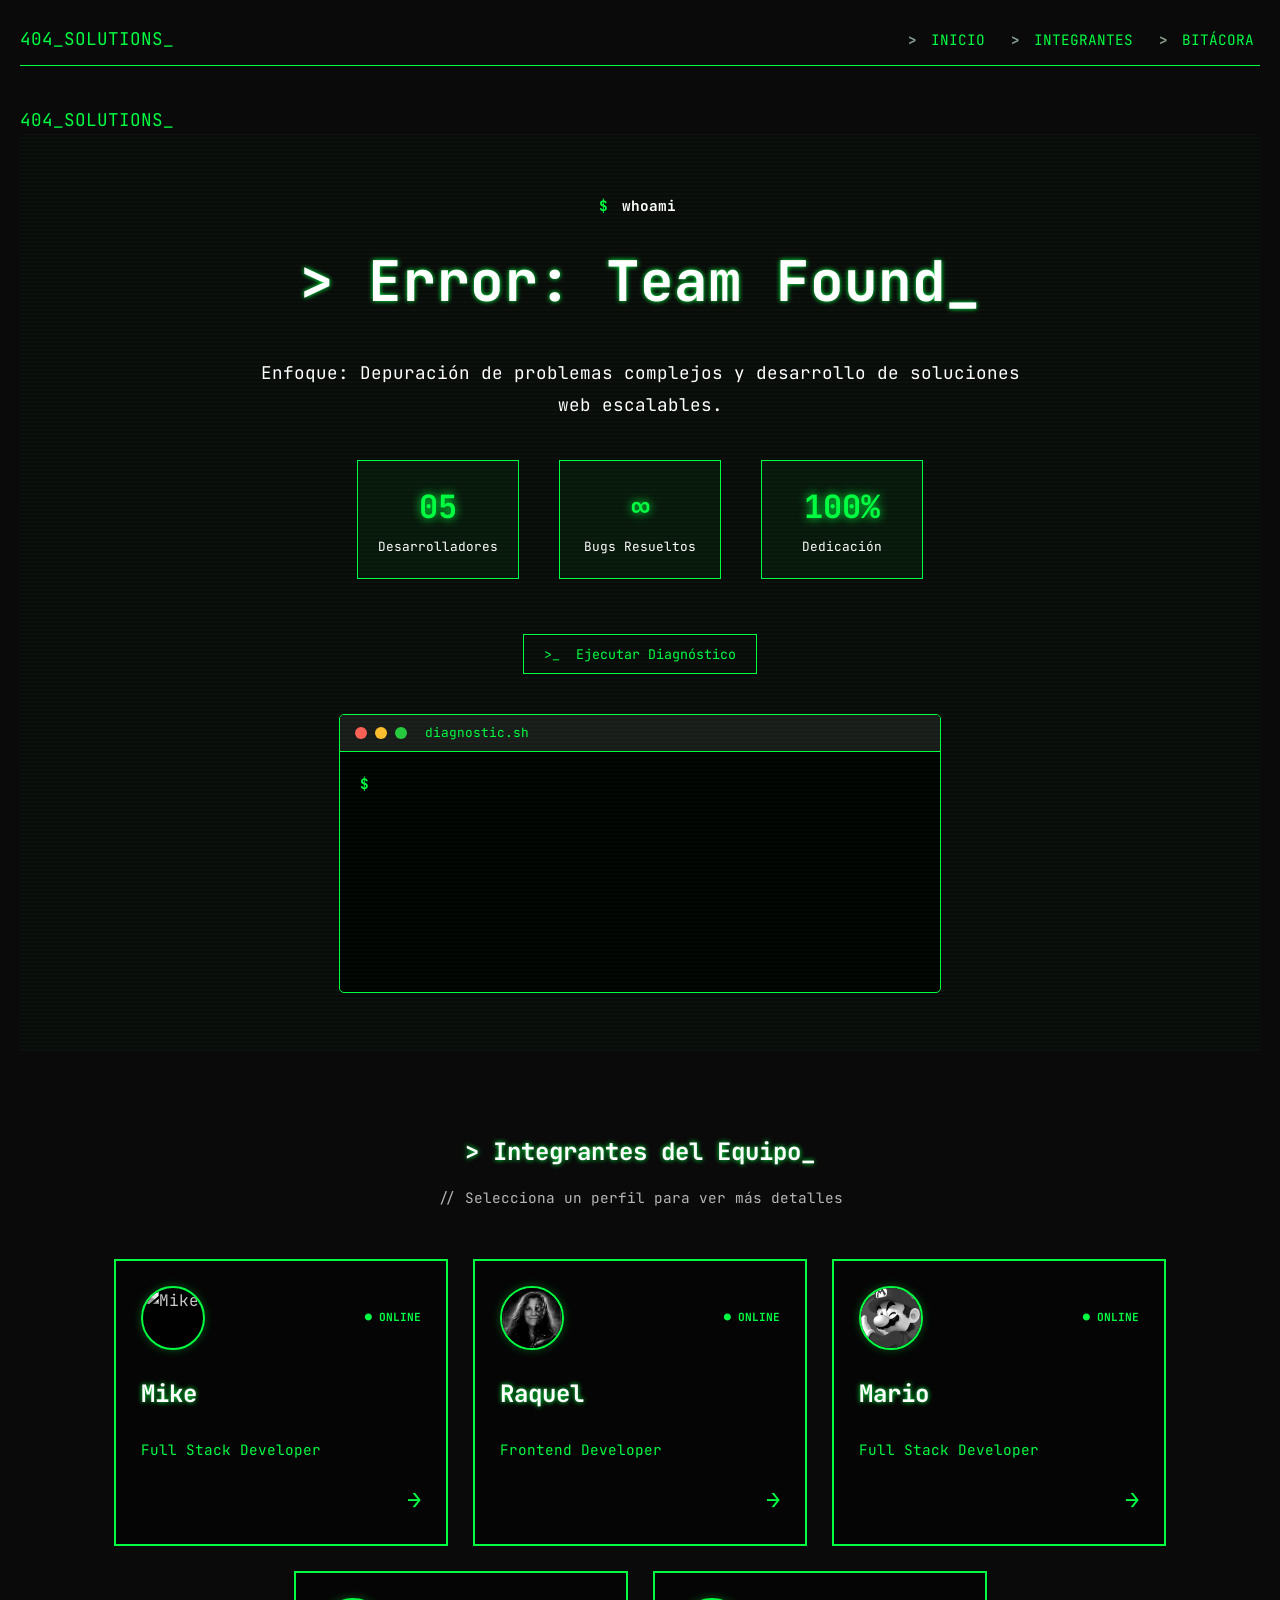
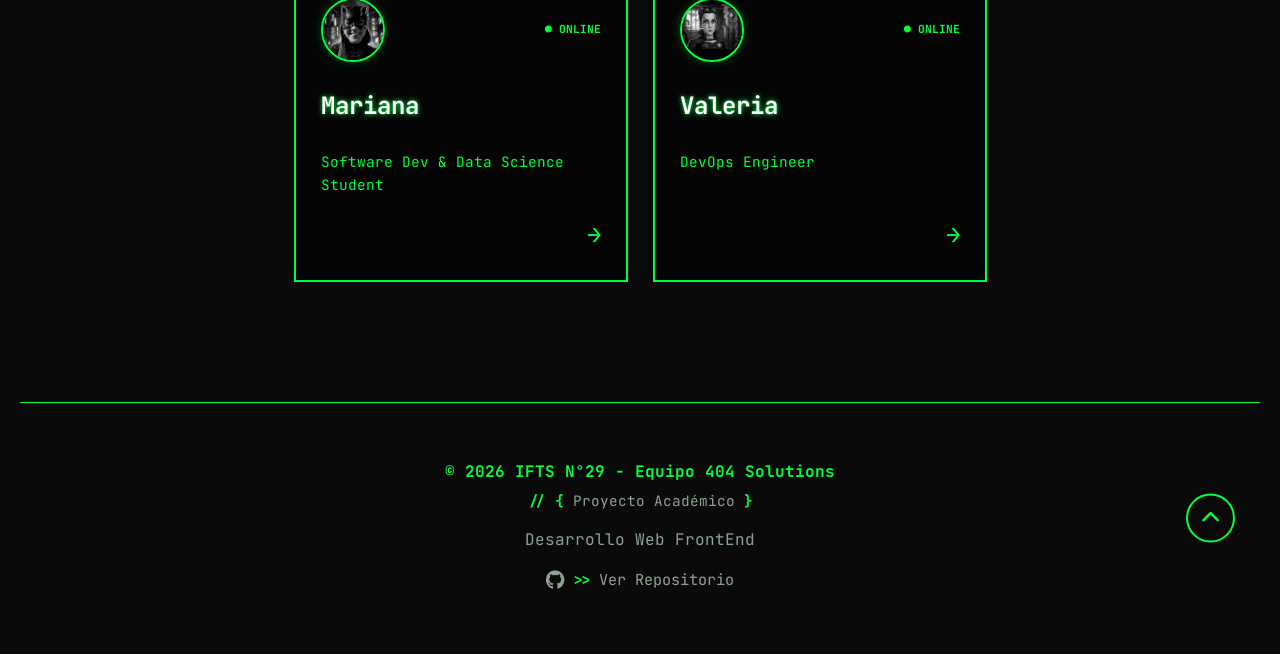
==== index.html @ 4af4eda3 "fix: unión estilos Vale con estilos generales" ====
<!doctype html>
<html lang="es">

<head>
  <meta charset="UTF-8" />
  <meta name="viewport" content="width=device-width, initial-scale=1.0" />
  <title>404 Solutions - Home</title>

  <link href="https://fonts.googleapis.com/css2?family=JetBrains+Mono:wght@400;700&display=swap" rel="stylesheet" />
  <link rel="stylesheet" href="https://cdnjs.cloudflare.com/ajax/libs/font-awesome/6.5.1/css/all.min.css" />
  <link rel="stylesheet" href="css/styles.css" />
  <link rel="icon" href="img/logo404solution.ico" type="image/x-icon" />
</head>

<body class="terminal-theme">
  <header>
    <nav class="nav-container">
      <a href="index.html" class="logo">404_SOLUTIONS_</a>
      <ul class="nav-links">
        <li><a href="index.html" class="active">Inicio</a></li>
        <li><a href="#team-list" class="active">Integrantes</a></li>
        <li><a href="bitacora.html">Bitácora</a></li>
      </ul>
    </nav>
  </header>

  <!-- <<< ----------- * ----------- Header Celular ----------- * ----------- >>> -->

  <!-- <<< ----------- Menu Hamburguesa ----------- >>> -->

  <header class="dos-columnas">
    <a href="index.html" class="logo">404_SOLUTIONS_</a>
    <div class="menu-hamburguesa">
      <!-- <<< ----------- Boton Menu Hamburguesa ----------- >>> -->
      <button id="abrir" class="abrir-menu"><img class="img-abrir" src="/img/iconos-mario/menu.png" alt="menu"></button>
      <nav class="nav" id="nav">
        <button id="cerrar" class="cerrar-menu"><img class="img-cerrar" src="/img/iconos-mario/cerrar.png"
            alt="cerrar"></button>
        <ul class="nav-links">
          <li><a href="index.html" class="active">Inicio</a></li>
        </ul>
        <ul class="nav-links">
          <li><a href="bitacora.html">Bitácora</a></li>
        </ul>
      </nav>
    </div>
  </header>

  <main>
    <section id="hero">
      <div class="hero-content">
        <div class="terminal-prompt">
          <span class="prompt-symbol">$</span>
          <span class="prompt-text">whoami</span>
        </div>
        <h1 class="glitch-text" data-text="&gt; Error: Team Found_">
          &gt; Error: Team Found_
        </h1>
        <p class="hero-description">
          <span class="typing-effect">Enfoque: Depuración de problemas complejos y desarrollo de
            soluciones web escalables.</span>
        </p>
        <div class="hero-stats">
          <div class="stat-item">
            <span class="stat-number">05</span>
            <span class="stat-label">Desarrolladores</span>
          </div>
          <div class="stat-item">
            <span class="stat-number">∞</span>
            <span class="stat-label">Bugs Resueltos</span>
          </div>
          <div class="stat-item">
            <span class="stat-number">100%</span>
            <span class="stat-label">Dedicación</span>
          </div>
        </div>
        <button id="btn-interact" class="nav-button pulse-button">
          <span class="button-icon">&gt;_</span> Ejecutar Diagnóstico
        </button>
      </div>
      <div class="hero-decoration" id="diagnosticOutput">
        <div class="terminal-window-header">
          <span class="term-dot red"></span>
          <span class="term-dot yellow"></span>
          <span class="term-dot green"></span>
          <span class="term-title">diagnostic.sh</span>
        </div>
        <div class="code-lines" id="codeLines">
          <span class="terminal-prompt">$</span>
        </div>
      </div>
    </section>

    <section id="team-list">
      <div class="section-header">
        <h2 class="integrantes">&gt; Integrantes del Equipo_</h2>
        <p class="section-subtitle">
          // Selecciona un perfil para ver más detalles
        </p>
      </div>
      <div class="grid-container">
        <a href="mike.html" class="team-card">
          <div class="card-header">
            <div class="card-avatar">
              <img src="img/avatar_mike.png" alt="Mike" class="avatar-img" />
            </div>
            <span class="card-status">● ONLINE</span>
          </div>
          <h3 class="card-name">Mike</h3>
          <p class="card-role">Full Stack Developer</p>
          <div class="card-footer">
            <span class="card-arrow">→</span>
          </div>
        </a>
        <a href="raquel.html" class="team-card">
          <div class="card-header">
            <div class="card-avatar">
              <img src="img/perfil-raq.png" alt="Raquel" class="avatar-img" />
            </div>
            <span class="card-status">● ONLINE</span>
          </div>
          <h3 class="card-name">Raquel</h3>
          <p class="card-role">Frontend Developer</p>
          <div class="card-footer">
            <span class="card-arrow">→</span>
          </div>
        </a>
        <a href="mario.html" class="team-card">
          <div class="card-header">
            <div class="card-avatar">
              <img src="img/mario.png" alt="Mario" class="avatar-img" />
            </div>
            <span class="card-status">● ONLINE</span>
          </div>
          <h3 class="card-name">Mario</h3>
          <p class="card-role">Full Stack Developer</p>
          <div class="card-footer">
            <span class="card-arrow">→</span>
          </div>
        </a>
        <a href="mariana.html" class="team-card">
          <div class="card-header">
            <div class="card-avatar">
              <img src="img/avatar_mariana.jpg" alt="Mariana" class="avatar-img" />
            </div>
            <span class="card-status">● ONLINE</span>
          </div>
          <h3 class="card-name">Mariana</h3>
          <p class="card-role">Software Dev & Data Science Student</p>
          <div class="card-footer">
            <span class="card-arrow">→</span>
          </div>
        </a>
        <a href="valeriat.html" class="team-card">
          <div class="card-header">
            <div class="card-avatar">
              <div class="img/avatar_vale"><img src="img/img-valeria/avatar_vale.png" alt="Valeria"
                  class="avatar-img" />
              </div>
            </div>
            <span class="card-status">● ONLINE</span>
          </div>
          <h3 class="card-name">Valeria</h3>
          <p class="card-role">DevOps Engineer</p>
          <div class="card-footer">
            <span class="card-arrow">→</span>
          </div>
        </a>
      </div>
    </section>
  </main>

  <footer class="main-footer">
    <div class="footer-contenido">
      <div class="footer-info">
        <p class="footer-copy">
          &copy; <span id="year"></span> IFTS N°29 - Equipo 404 Solutions
        </p>
        <p class="licencia">
          <span class="verde-fuerte">// {</span>
          <span class="texto-opaco">Proyecto Académico</span>
          <span class="verde-fuerte">}</span>
        <div class="texto-opaco">Desarrollo Web FrontEnd</div>
        </p>
      </div>

      <div class="footer-redes">
        <a href="https://github.com/IFTS29/404_Solutions_TP1_FrontEnd" target="_blank" class="enlace-repo"
          aria-label="Repositorio GitHub del Grupo">
          <i class="fa-brands fa-github"></i>
          <span class="verde-fuerte">&gt;&gt;</span>
          <span class="texto-opaco">Ver Repositorio</span>
        </a>
      </div>
    </div>

    <div class="btn-subir-container">
      <a href="#" aria-label="Volver arriba" class="btn-subir">
        <i class="fa-solid fa-chevron-up"></i>
      </a>
    </div>
  </footer>

  <script src="js/main.js"></script>
</body>

</html>
---- css/styles.css ----
/* Importación de Google Fonts [cite: 60, 95] */
@import url("https://fonts.googleapis.com/css2?family=JetBrains+Mono:wght@400;700&display=swap");

:root {
  --bg-color: #0a0a0a;
  --terminal-green: #00ff41;
  --dark-green: #003b00;
  --text-accent: #ffffff;
  --link-color: #008f11;
  --surface-color: #333;
}

html {
  scroll-behavior: smooth;
}

body {
  background-color: var(--bg-color);
  color: var(--terminal-green);
  font-family: "JetBrains Mono", monospace;
  line-height: 1.6;
  margin: 0;
  padding: 20px;
}

/* Navegación  */
header {
  width: 100%;
}

.nav-container {
  display: flex;
  flex-direction: column;
  align-items: center;
  gap: 10px;
  border-bottom: 1px solid var(--terminal-green);
  padding: 12px 10px;
  margin: 0 auto 40px auto;
  width: 100%;
  max-width: 1300px;
}

.nav-links {
  list-style: none;
  display: flex;
  flex-wrap: wrap;
  justify-content: center;
  gap: 12px;
  margin: 0;
  padding: 0;
}

.nav-links li {
  display: flex;
  align-items: center;
  gap: 3px;
}

.nav-links li::before {
  content: ">";
  color: #8da392;
  font-weight: bold;
  font-size: 0.85rem;
}

.nav-links li:hover::before {
  color: var(--terminal-green);
  animation: blink 2.5s step-end infinite;
}

.nav-links a {
  color: var(--terminal-green);
  text-decoration: none;
  text-transform: uppercase;
  font-size: 0.85rem; /* Letra chica */
  padding: 2px 4px;
  transition:
    background-color 0.3s ease,
    color 0.3s ease;
}

.nav-links li:hover a {
  background: var(--terminal-green);
  color: var(--bg-color);
}

.logo {
  color: var(--terminal-green);
  font-size: 0.85rem;
  text-decoration: none;
  transition: text-shadow 0.3s ease;
}

.logo:hover {
  text-shadow: 0 0 8px var(--terminal-green);
}

/* Menu Hamburguesa */
.dos-columnas {
  display: grid;
  grid-template-columns: 1fr 1fr;
  align-items: center;
}

@media (min-width: 769px) {
  .menu-hamburguesa, .oculto {
    display: none;
  }
}

@media (max-width: 768px) {
  .nav-container {
    display: none;
  }

  .menu-hamburguesa {
    z-index: 100;
    display: flex;
    flex-wrap: wrap;
    width: 100%;
    justify-content: right;
    align-items: center;
    text-align: center;
    top: 0px;
    right: 0px;
    left: 0px;
  }

  .img-ico {
    width: 30px;
    height: 30px;
    margin: 5px;
    filter: brightness(0) invert(1);
  }

  .nav {
    z-index: 100;
    opacity: 0;
    visibility: hidden;
    display: flex;
    flex-direction: column;
    align-items: end;
    gap: 0.5rem;
    position: absolute;
    top: 0px;
    right: 0px;
    background-color: var(--bg-color);
    padding: 15px;
    box-shadow: 0 0 0 200vmax rgba(0, 0, 0, 0.7);
  }

  .nav.visible {
    z-index: 100;
    opacity: 1;
    visibility: visible;
  }

  .two-columns {
    display: grid;
    grid-template-columns: 0.5fr 1fr;
  }

  .nav-list {
    display: flex;
    flex-direction: column;
    width: 100%;

    list-style: none;
    text-align: right;
    gap: 1rem;
    right: 1px;
    font-size: 20px;
  }

  .nav-list li a {
    text-decoration: none;
    color: white;
    padding: 1rem;
    padding: 0px;
    border: solid 1px red;
    border-radius: 5px;
    padding: 10px;
  }

  .nav-list li a:hover {
    background-color: rgba(204, 204, 204, 0.7);
  }

  .abrir-menu,
  .cerrar-menu {
    display: block;
    border: 0px;
    font-size: 1.25rem;
    background-color: transparent;
  }

  .abrir-menu {
    color: black;
  }

  .cerrar-menu {
    color: white;
  }

  .img-abrir {
    width: 35px;
    height: 35px;
  }

  .img-cerrar {
    width: 25px;
    height: 25px;
  }
}

/* Secciones */
h1,
h2 {
  color: var(--text-accent);
  text-shadow: 0 0 5px var(--terminal-green);
}

/* Hero Section Mejorado */
#hero {
  padding: 60px 20px;
  text-align: center;
  position: relative;
  overflow: hidden;
}

#hero::before {
  content: "";
  position: absolute;
  top: 0;
  left: 0;
  right: 0;
  bottom: 0;
  background: repeating-linear-gradient(
    0deg,
    transparent,
    transparent 2px,
    rgba(0, 255, 65, 0.03) 2px,
    rgba(0, 255, 65, 0.03) 4px
  );
  pointer-events: none;
  animation: scanlines 8s linear infinite;
}

@keyframes scanlines {
  0% {
    transform: translateY(0);
  }
  100% {
    transform: translateY(20px);
  }
}

.hero-content {
  position: relative;
  z-index: 1;
  max-width: 800px;
  margin: 0 auto;
}

.terminal-prompt {
  font-size: 0.9rem;
  margin-bottom: 20px;
  opacity: 0;
  animation: fadeIn 0.5s ease forwards;
}

.prompt-symbol {
  color: var(--terminal-green);
  margin-right: 5px;
}

.prompt-text {
  color: var(--text-accent);
}

@keyframes fadeIn {
  to {
    opacity: 1;
  }
}

.glitch-text {
  font-size: clamp(2rem, 5vw, 3.5rem);
  margin: 20px 0;
  position: relative;
  animation: glitch 3s infinite;
}

@media (max-width: 600px) {
  .glitch-text {
    font-size: 1.2rem;
  }

  .integrantes {
    font-size: 1rem;
  }

}

@keyframes glitch {
  0%,
  90%,
  100% {
    transform: translate(0);
  }
  92% {
    transform: translate(-2px, 2px);
  }
  94% {
    transform: translate(2px, -2px);
  }
  96% {
    transform: translate(-2px, -2px);
  }
}

.hero-description {
  font-size: 1.1rem;
  color: var(--text-accent);
  margin: 30px 0;
  line-height: 1.8;
}

.hero-stats {
  display: flex;
  justify-content: center;
  gap: 40px;
  margin: 40px 0;
  flex-wrap: wrap;
}

.stat-item {
  display: flex;
  flex-direction: column;
  align-items: center;
  padding: 20px;
  border: 1px solid var(--terminal-green);
  background: rgba(0, 255, 65, 0.05);
  min-width: 120px;
  transition: all 0.3s ease;
}

.stat-item:hover {
  background: rgba(0, 255, 65, 0.1);
  box-shadow: 0 0 20px rgba(0, 255, 65, 0.3);
  transform: translateY(-5px);
}

.stat-number {
  font-size: 2rem;
  font-weight: bold;
  color: var(--terminal-green);
  text-shadow: 0 0 10px var(--terminal-green);
}

.stat-label {
  font-size: 0.8rem;
  color: var(--text-accent);
  margin-top: 5px;
}

.pulse-button {
  animation: pulse 2s infinite;
  position: relative;
  overflow: hidden;
}

@keyframes pulse {
  0%,
  100% {
    box-shadow: 0 0 0 0 rgba(0, 255, 65, 0.7);
  }
  50% {
    box-shadow: 0 0 0 10px rgba(0, 255, 65, 0);
  }
}

.button-icon {
  margin-right: 8px;
}

.hero-decoration {
  margin-top: 2.5rem;
  padding: 0;
  border: 0.0625rem solid var(--terminal-green);
  background: rgba(0, 0, 0, 0.8);
  text-align: left;
  max-width: 37.5rem;
  margin-left: auto;
  margin-right: auto;
  border-radius: 0.3125rem;
  overflow: hidden;
}

.terminal-window-header {
  background: #1a1a1a;
  padding: 0.5rem 0.9375rem;
  display: flex;
  align-items: center;
  gap: 0.5rem;
  border-bottom: 0.0625rem solid var(--terminal-green);
}

.term-dot {
  height: 0.75rem;
  width: 0.75rem;
  border-radius: 50%;
  display: inline-block;
}

.term-dot.red {
  background: #ff5f56;
}
.term-dot.yellow {
  background: #ffbd2e;
}
.term-dot.green {
  background: #27c93f;
}

.term-title {
  color: var(--terminal-green);
  font-size: 0.8rem;
  margin-left: 0.625rem;
  font-family: "JetBrains Mono", monospace;
}

.code-lines {
  display: flex;
  flex-direction: column;
  gap: 0.5rem;
  padding: 1.25rem;
  height: 12.5rem;
  overflow-y: auto;
  scroll-behavior: smooth;
}

.code-lines::-webkit-scrollbar {
  width: 0.5rem;
}

.code-lines::-webkit-scrollbar-track {
  background: rgba(0, 0, 0, 0.3);
}

.code-lines::-webkit-scrollbar-thumb {
  background: var(--terminal-green);
  border-radius: 0.25rem;
}

.code-lines::-webkit-scrollbar-thumb:hover {
  background: var(--link-color);
}

.terminal-prompt {
  color: var(--terminal-green);
  font-weight: bold;
  margin-right: 5px;
}

.code-line {
  font-size: 0.85rem;
  color: var(--terminal-green);
  display: block;
}

.status-ok {
  color: #00ff00;
  font-weight: bold;
  text-shadow: 0 0 5px #00ff00;
}

/* Team Section Mejorado */
#team-list {
  padding: 60px 20px;
}

.section-header {
  text-align: center;
  margin-bottom: 50px;
}

.section-header h2 {
  margin-bottom: 10px;
}

.section-subtitle {
  color: var(--text-accent);
  font-size: 0.9rem;
  opacity: 0.7;
}

/* Grid de Integrantes Mejorado */
.grid-container {
  display: grid;
  gap: 25px;
  margin-top: 20px;
  grid-template-columns: repeat(auto-fit, minmax(250px, 1fr));
  max-width: 1400px;
  margin-left: auto;
  margin-right: auto;
  justify-items: center;
}

/* Para 5 elementos: 3 arriba, 2 abajo centrados */
.grid-container {
  display: flex;
  flex-wrap: wrap;
  gap: 25px;
  margin-top: 20px;
  justify-content: center;
  max-width: 1400px;
  margin-left: auto;
  margin-right: auto;
}

.team-card {
  border: 2px solid var(--terminal-green);
  padding: 25px;
  text-decoration: none;
  color: var(--terminal-green);
  background: rgba(0, 0, 0, 0.5);
  transition: all 0.3s ease;
  position: relative;
  overflow: hidden;
  display: flex;
  flex-direction: column;
  width: 280px;
  flex-shrink: 0;
}

.team-card::before {
  content: "";
  position: absolute;
  top: 0;
  left: -100%;
  width: 100%;
  height: 100%;
  background: linear-gradient(
    90deg,
    transparent,
    rgba(0, 255, 65, 0.1),
    transparent
  );
  transition: left 0.5s ease;
}

.team-card:hover::before {
  left: 100%;
}

.team-card:hover {
  background-color: rgba(0, 59, 0, 0.3);
  box-shadow: 0 0 30px rgba(0, 255, 65, 0.4);
  transform: translateY(-10px);
  border-color: var(--text-accent);
}

.team-card.card-disabled {
  opacity: 0.5;
  cursor: not-allowed;
}

.team-card.card-disabled:hover {
  transform: none;
  box-shadow: none;
  background-color: rgba(0, 0, 0, 0.5);
}

.card-header {
  display: flex;
  justify-content: space-between;
  align-items: center;
  margin-bottom: 15px;
}

.card-avatar {
  width: 60px;
  height: 60px;
  border-radius: 50%;
  overflow: hidden;
  border: 2px solid var(--terminal-green);
  display: flex;
  align-items: center;
  justify-content: center;
  background: rgba(0, 0, 0, 0.8);
  box-shadow: 0 0 10px rgba(0, 255, 65, 0.3);
}

.avatar-img {
  width: 100%;
  height: 100%;
  object-fit: cover;
  filter: grayscale(100%) contrast(1.2);
  transition: filter 0.3s ease;
}

.team-card:hover .avatar-img {
  filter: grayscale(0%) contrast(1);
}

.avatar-placeholder {
  font-size: 2rem;
  color: var(--terminal-green);
  font-weight: bold;
}

.card-icon {
  font-size: 2rem;
}

.card-status {
  font-size: 0.7rem;
  color: var(--terminal-green);
  font-weight: bold;
  animation: blink 2s infinite;
}

.card-status.offline {
  color: #666;
  animation: none;
}

@keyframes blink {
  0%,
  50%,
  100% {
    opacity: 1;
  }
  25%,
  75% {
    opacity: 0.5;
  }
}

.card-name {
  font-size: 1.5rem;
  color: var(--text-accent);
  margin: 10px 0;
  text-shadow: 0 0 5px var(--terminal-green);
}

.card-role {
  font-size: 0.9rem;
  color: var(--terminal-green);
  margin-bottom: 20px;
}

.card-footer {
  margin-top: auto;
  text-align: right;
}

.card-arrow {
  font-size: 1.5rem;
  color: var(--terminal-green);
  transition: transform 0.3s ease;
  display: inline-block;
}

.team-card:hover .card-arrow {
  transform: translateX(10px);
}

.card-link {
  border: 1px solid var(--terminal-green);
  padding: 15px;
  text-decoration: none;
  color: var(--terminal-green);
  text-align: center;
  transition: all 0.3s ease;
}

.card-link:hover {
  background-color: var(--dark-green);
  box-shadow: 0 0 10px var(--terminal-green);
}

/* Botón de Interacción */
.nav-button {
  background-color: transparent;
  border: 1px solid var(--terminal-green);
  color: var(--terminal-green);
  padding: 10px 20px;
  font-family: inherit;
  cursor: pointer;
  margin-top: 15px;
}

.nav-button:hover {
  background-color: var(--terminal-green);
  color: var(--bg-color);
}

/* Perfil y Tarjeta */
.profile-main {
  display: flex;
  flex-direction: column;
  align-items: center;
  padding: 20px;
}

.profile-card {
  background: #1a1a1a;
  border: 1px solid var(--terminal-green);
  width: 100%;
  max-width: 800px;
  border-radius: 5px;
  overflow: hidden;
  margin-bottom: 30px;
}

.terminal-header {
  background: #333;
  padding: 8px 15px;
  display: flex;
  align-items: center;
  gap: 8px;
}

.dot {
  height: 12px;
  width: 12px;
  border-radius: 50%;
  display: inline-block;
}
.red {
  background: #ff5f56;
}
.yellow {
  background: #ffbd2e;
}
.green {
  background: #27c93f;
}
.title {
  color: #ccc;
  font-size: 0.8rem;
  margin-left: 10px;
}

.profile-content {
  display: flex;
  flex-wrap: wrap;
  padding: 30px;
  gap: 30px;
}

.profile-image img {
  width: 200px;
  height: 200px;
  border: 2px solid var(--terminal-green);
  filter: grayscale(1) contrast(1.2);
  object-fit: cover;
}

.profile-info h1 {
  margin-top: 0;
  font-size: 1.5rem;
}
.role {
  color: var(--text-accent);
  font-weight: bold;
}

.skills {
  list-style: none;
  padding: 0;
  display: flex;
  flex-wrap: wrap;
  gap: 10px;
}

.skills li::before {
  content: "> ";
}

.back-navigation {
  margin-top: 20px;
  text-align: center;
  padding: 20px;
}

.back-navigation .nav-button {
  display: inline-block;
  background-color: transparent;
  border: 1px solid var(--terminal-green);
  color: var(--terminal-green);
  padding: 10px 20px;
  font-family: inherit;
  cursor: pointer;
  text-decoration: none;
  transition:
    background-color 0.3s ease,
    color 0.3s ease;
}

.back-navigation .nav-button:hover {
  background-color: var(--terminal-green);
  color: var(--bg-color);
}

/* Ajuste Responsivo para la Tarjeta */
@media (max-width: 600px) {
  .profile-content {
    flex-direction: column;
    align-items: center;
    text-align: center;
  }
  .skills {
    justify-content: center;
  }
}

/* Estilos para Bitácora */
#bitacora {
  max-width: 900px;
  margin: 0 auto;
  padding: 20px;
}

#bitacora h1 {
  margin-bottom: 10px;
}

#bitacora > p {
  color: var(--text-accent);
  margin-bottom: 40px;
  font-size: 0.9rem;
}

.bitacora-entry {
  background: #1a1a1a;
  border: 1px solid var(--terminal-green);
  border-radius: 5px;
  padding: 25px;
  margin-bottom: 30px;
}

.bitacora-entry h2 {
  color: var(--terminal-green);
  margin-top: 0;
  margin-bottom: 20px;
  font-size: 1.3rem;
}

.bitacora-entry ul {
  list-style: none;
  padding-left: 0;
}

.bitacora-entry ul li {
  color: var(--text-accent);
  margin-bottom: 15px;
  padding-left: 20px;
  position: relative;
}

.bitacora-entry ul li::before {
  content: "> ";
  color: var(--terminal-green);
  position: absolute;
  left: 0;
}

.bitacora-entry ul ul {
  margin-top: 10px;
  padding-left: 20px;
}

.bitacora-entry ul ul li {
  font-size: 0.9rem;
  margin-bottom: 8px;
}

.bitacora-entry strong {
  color: var(--terminal-green);
}

/* FOOTER  */
.main-footer {
  border-top: 1px solid var(--terminal-green);
  padding: 40px 20px;
  margin-top: 60px;
  position: relative;
  display: flex;
  flex-direction: column;
  align-items: center;
  text-align: center;
  /* gap: 20px; */
}

.footer-copy {
  color: var(--terminal-green);
  font-weight: bold;
  font-size: 1rem;
  margin-bottom: 5px;
}

@media (max-width: 600px) {
  .footer-copy, .footer-copy p {
    font-size: 0.7rem;
  }
}

.licencia {
  font-size: 0.9rem;
  margin-top: 5px;
}

.verde-fuerte {
  color: var(--terminal-green);
  font-weight: bold;
}

.texto-opaco {
  color: #8da392;
  transition: color 0.3s ease;
}

.footer-redes {
  margin-top: 10px;
}

.enlace-repo {
  display: inline-flex;
  align-items: center;
  gap: 8px;
  text-decoration: none;
  font-size: 0.95rem;
  transition: all 0.3s ease;
}

.enlace-repo i {
  font-size: 1.2rem;
  color: #8da392;
  transition: color 0.3s ease;
}

.enlace-repo:hover .texto-opaco,
.enlace-repo:hover i {
  color: var(--terminal-green);
  text-shadow: 0 0 5px var(--terminal-green);
}

/* Contenedor y botón subir */
.btn-subir-container {
  position: relative;
  margin-top: 20px;
}

.btn-subir {
  display: inline-flex;
  align-items: center;
  justify-content: center;
  width: 45px;
  height: 45px;
  border: 2px solid var(--terminal-green);
  border-radius: 50%;
  background-color: transparent;
  color: var(--terminal-green);
  font-size: 1.2rem;
  text-decoration: none;
  transition: all 0.3s ease;
}

/* hover boton subir */
.btn-subir:hover {
  background-color: #8da392;
  border-color: #8da392;
  color: var(--bg-color);
  box-shadow: none;
}

/* BREAKPOINTS OBLIGATORIOS  */

/* Móvil Pequeño (400px) */
@media (min-width: 400px) {
  .nav-container {
    flex-direction: row; /* Desapila el menú */
    justify-content: space-between;
  }

  .grid-container {
    justify-content: center;
  }

  .team-card {
    width: 100%;
    max-width: 350px;
  }
}

/* Tablets (900px)  */
@media (min-width: 900px) {
  .nav-container {
    padding: 5px 0 12px 0; /* Recupera altura normal */
  }

  .logo {
    font-size: 1.1rem; /* Logo tamaño normal */
  }

  .nav-links {
    gap: 20px; /* Separación normal */
  }

  .nav-links li {
    gap: 8px; /* > despegado */
  }

  .nav-links li::before {
    font-size: 0.9rem; /* Símbolo normal */
  }

  .nav-links a {
    font-size: 0.9rem; /* Letra normal */
    padding: 2px 6px;
  }

  .grid-container {
    justify-content: center;
  }

  .team-card {
    width: 280px;
  }

  .btn-subir-container {
    position: absolute;
    top: 50%;
    transform: translateY(-50%);
    right: 2%;
    margin-top: 0;
  }
}

/* Escritorio (1200px) */
@media (min-width: 1200px) {
  body {
    max-width: 1400px;
    margin: 0 auto;
  }

  .grid-container {
    justify-content: center;
  }
}
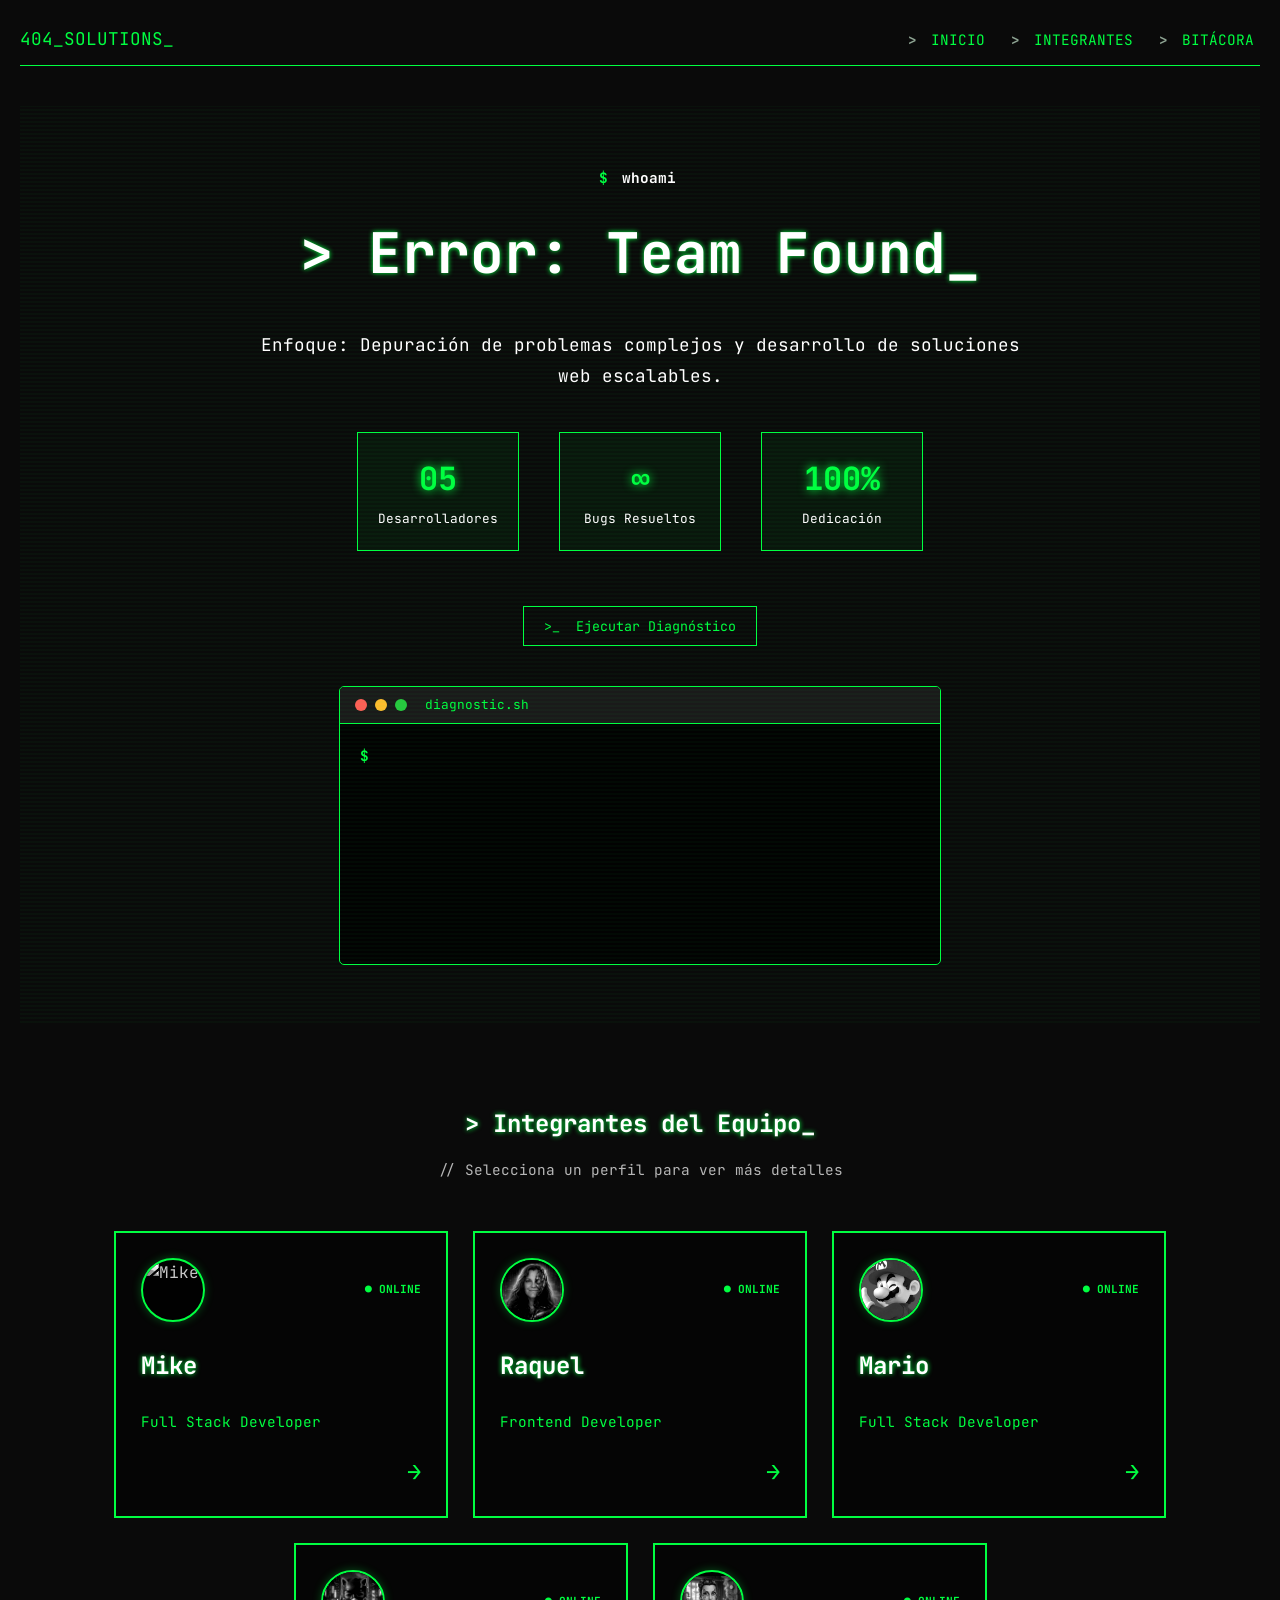
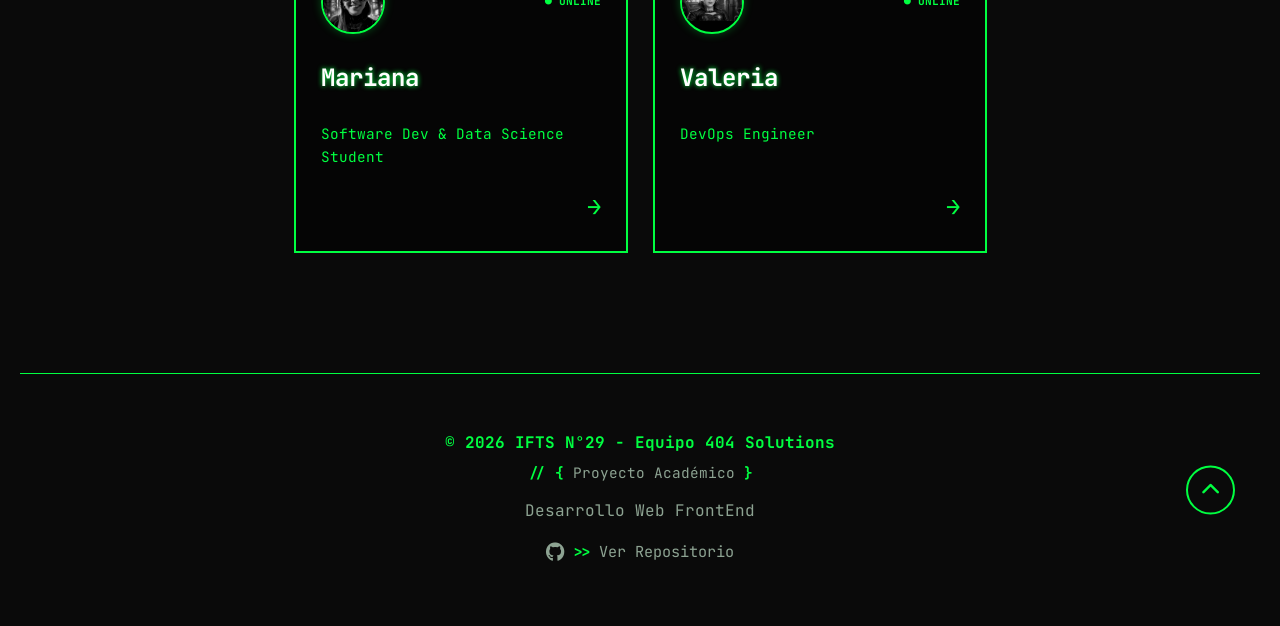
==== commit 89b9213f: "Merge branch 'main' into develop" ====
--- a/index.html
+++ b/index.html
@@ -29,7 +29,7 @@
   <!-- <<< ----------- Menu Hamburguesa ----------- >>> -->
 
   <header class="dos-columnas">
-    <a href="index.html" class="logo">404_SOLUTIONS_</a>
+    <a href="index.html" class="oculto logo">404_SOLUTIONS_</a>
     <div class="menu-hamburguesa">
       <!-- <<< ----------- Boton Menu Hamburguesa ----------- >>> -->
       <button id="abrir" class="abrir-menu"><img class="img-abrir" src="/img/iconos-mario/menu.png" alt="menu"></button>
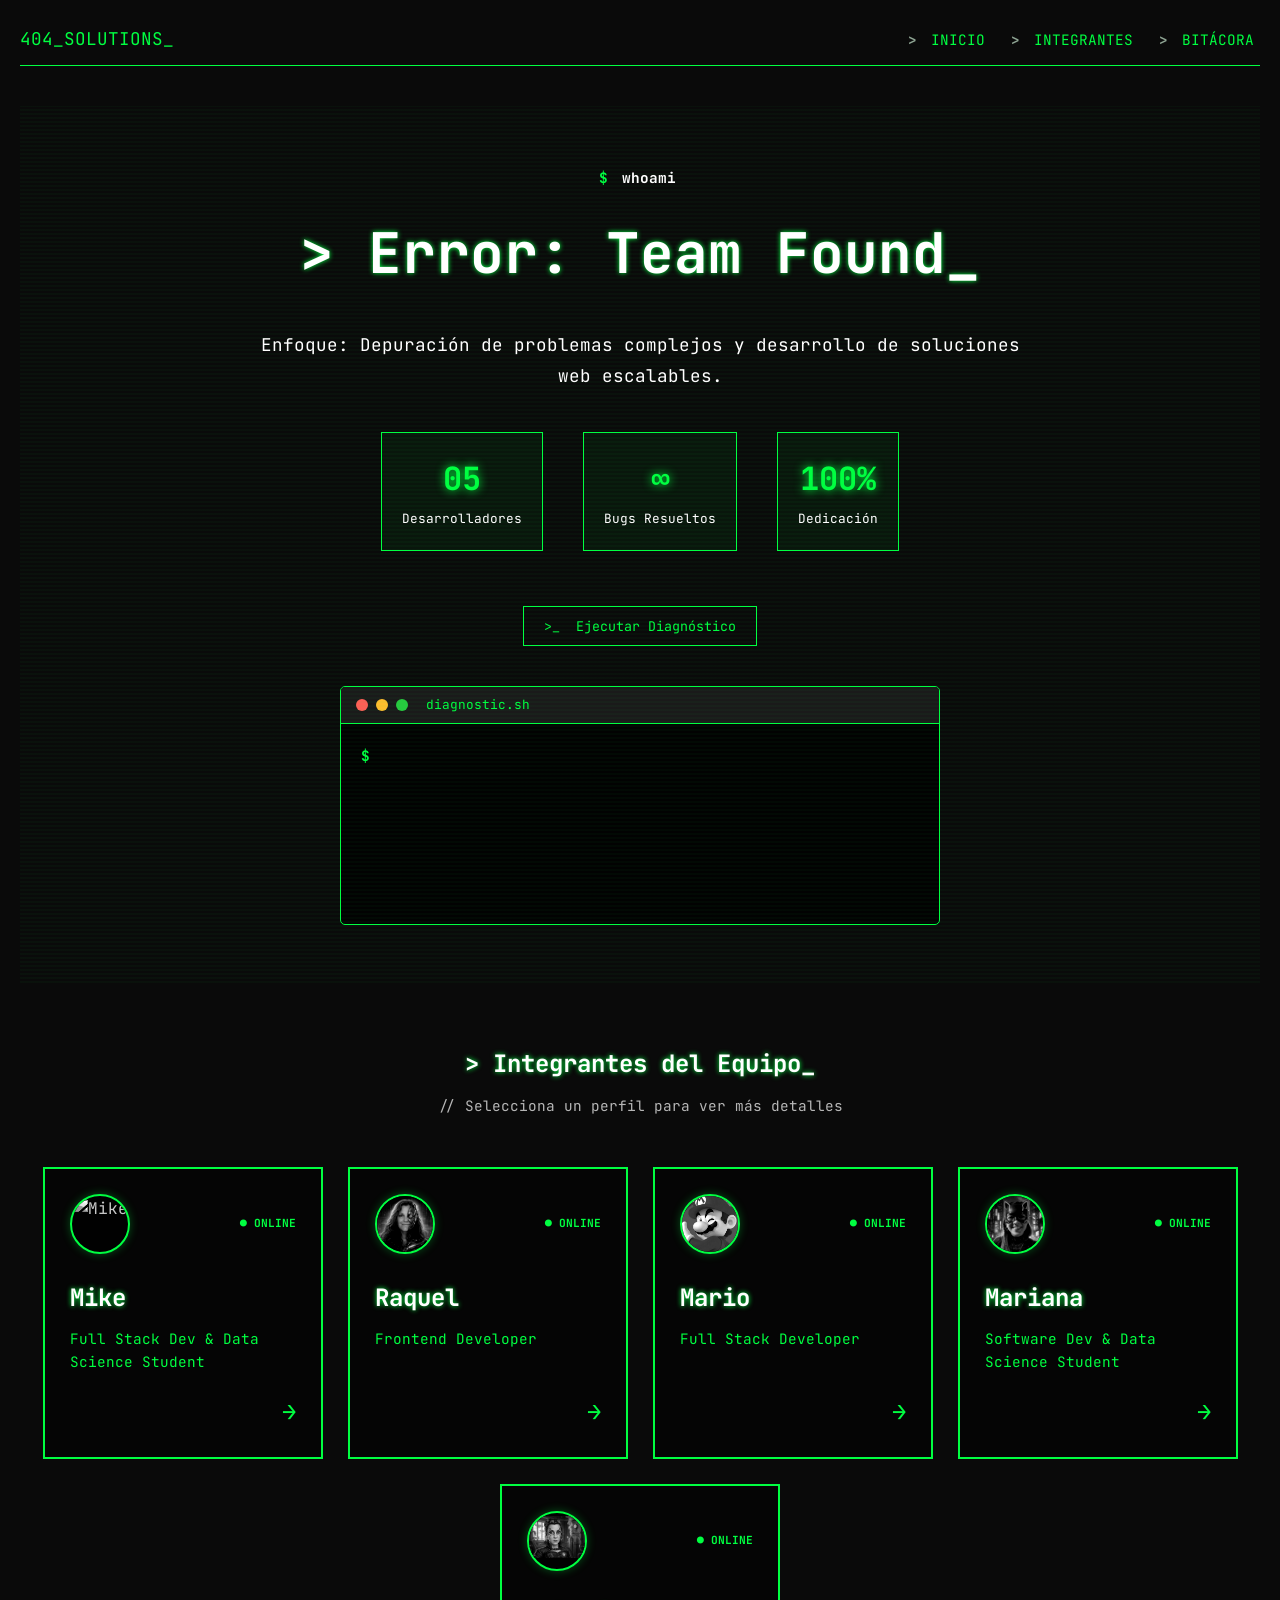
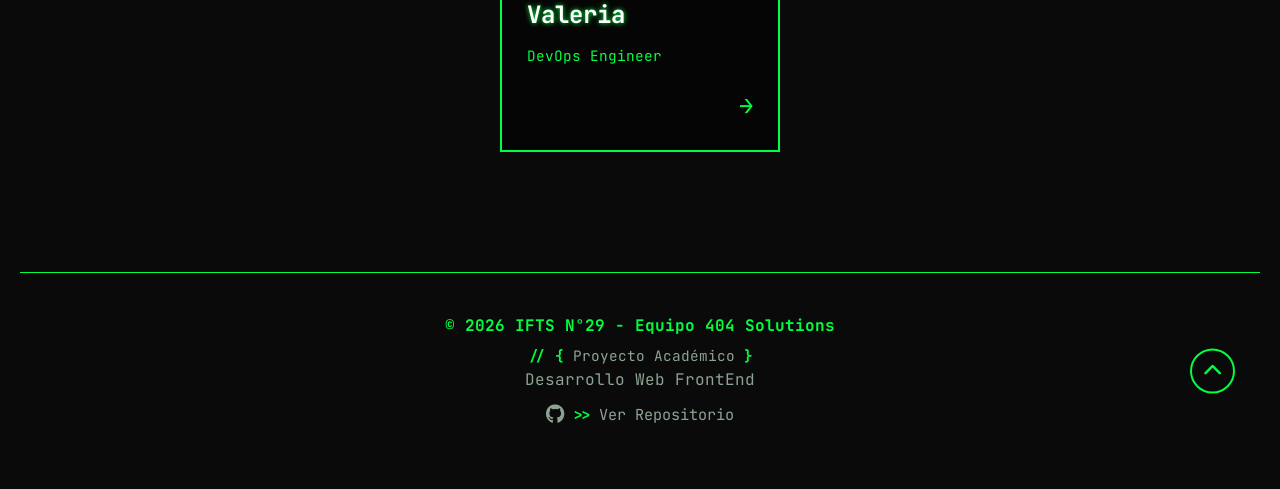
==== commit 5d7b3369: "style: cambios menores para arreglar estilos faltantes" ====
--- a/index.html
+++ b/index.html
@@ -2,206 +2,210 @@
 <html lang="es">
 
 <head>
-  <meta charset="UTF-8" />
-  <meta name="viewport" content="width=device-width, initial-scale=1.0" />
-  <title>404 Solutions - Home</title>
-
-  <link href="https://fonts.googleapis.com/css2?family=JetBrains+Mono:wght@400;700&display=swap" rel="stylesheet" />
-  <link rel="stylesheet" href="https://cdnjs.cloudflare.com/ajax/libs/font-awesome/6.5.1/css/all.min.css" />
-  <link rel="stylesheet" href="css/styles.css" />
-  <link rel="icon" href="img/logo404solution.ico" type="image/x-icon" />
+    <meta charset="UTF-8" />
+    <meta name="viewport" content="width=device-width, initial-scale=1.0" />
+    <title>404 Solutions - Home</title>
+
+    <link href="https://fonts.googleapis.com/css2?family=JetBrains+Mono:wght@400;700&display=swap" rel="stylesheet" />
+    <link rel="stylesheet" href="https://cdnjs.cloudflare.com/ajax/libs/font-awesome/6.5.1/css/all.min.css" />
+    <link rel="stylesheet" href="css/styles.css" />
+    <link rel="icon" href="img/logo404solution.ico" type="image/x-icon" />
 </head>
 
 <body class="terminal-theme">
-  <header>
-    <nav class="nav-container">
-      <a href="index.html" class="logo">404_SOLUTIONS_</a>
-      <ul class="nav-links">
-        <li><a href="index.html" class="active">Inicio</a></li>
-        <li><a href="#team-list" class="active">Integrantes</a></li>
-        <li><a href="bitacora.html">Bitácora</a></li>
-      </ul>
-    </nav>
-  </header>
-
-  <!-- <<< ----------- * ----------- Header Celular ----------- * ----------- >>> -->
-
-  <!-- <<< ----------- Menu Hamburguesa ----------- >>> -->
-
-  <header class="dos-columnas">
-    <a href="index.html" class="oculto logo">404_SOLUTIONS_</a>
-    <div class="menu-hamburguesa">
-      <!-- <<< ----------- Boton Menu Hamburguesa ----------- >>> -->
-      <button id="abrir" class="abrir-menu"><img class="img-abrir" src="/img/iconos-mario/menu.png" alt="menu"></button>
-      <nav class="nav" id="nav">
-        <button id="cerrar" class="cerrar-menu"><img class="img-cerrar" src="/img/iconos-mario/cerrar.png"
-            alt="cerrar"></button>
-        <ul class="nav-links">
-          <li><a href="index.html" class="active">Inicio</a></li>
-        </ul>
-        <ul class="nav-links">
-          <li><a href="bitacora.html">Bitácora</a></li>
-        </ul>
-      </nav>
-    </div>
-  </header>
-
-  <main>
-    <section id="hero">
-      <div class="hero-content">
-        <div class="terminal-prompt">
-          <span class="prompt-symbol">$</span>
-          <span class="prompt-text">whoami</span>
+    <header>
+        <nav class="nav-container">
+            <a href="index.html" class="logo">404_SOLUTIONS_</a>
+            <ul class="nav-links">
+                <li><a href="index.html" class="active">Inicio</a></li>
+                <li><a href="#team-list" class="active">Integrantes</a></li>
+                <li><a href="bitacora.html">Bitácora</a></li>
+            </ul>
+        </nav>
+    </header>
+
+    <!-- <<< ----------- * ----------- Header Celular ----------- * ----------- >>> -->
+
+    <!-- <<< ----------- Menu Hamburguesa ----------- >>> -->
+
+    <header class="dos-columnas">
+        <a href="index.html" class="oculto logo">404_SOLUTIONS_</a>
+        <div class="menu-hamburguesa">
+            <!-- <<< ----------- Boton Menu Hamburguesa ----------- >>> -->
+            <button id="abrir" class="abrir-menu"><img class="img-abrir" src="/img/iconos-mario/menu.png"
+                    alt="menu"></button>
+            <nav class="nav" id="nav">
+                <button id="cerrar" class="cerrar-menu"><img class="img-cerrar" src="/img/iconos-mario/cerrar.png"
+                        alt="cerrar"></button>
+                <ul class="nav-links">
+                    <li><a href="index.html" class="active">Inicio</a></li>
+                </ul>
+                <ul class="nav-links">
+                    <li><a href="#team-list">Integrantes</a></li>
+                </ul>
+                <ul class="nav-links">
+                    <li><a href="bitacora.html">Bitácora</a></li>
+                </ul>
+            </nav>
         </div>
-        <h1 class="glitch-text" data-text="&gt; Error: Team Found_">
-          &gt; Error: Team Found_
-        </h1>
-        <p class="hero-description">
-          <span class="typing-effect">Enfoque: Depuración de problemas complejos y desarrollo de
-            soluciones web escalables.</span>
-        </p>
-        <div class="hero-stats">
-          <div class="stat-item">
-            <span class="stat-number">05</span>
-            <span class="stat-label">Desarrolladores</span>
-          </div>
-          <div class="stat-item">
-            <span class="stat-number">∞</span>
-            <span class="stat-label">Bugs Resueltos</span>
-          </div>
-          <div class="stat-item">
-            <span class="stat-number">100%</span>
-            <span class="stat-label">Dedicación</span>
-          </div>
+    </header>
+
+    <main>
+        <section id="hero">
+            <div class="hero-content">
+                <div class="terminal-prompt">
+                    <span class="prompt-symbol">$</span>
+                    <span class="prompt-text">whoami</span>
+                </div>
+                <h1 class="glitch-text" data-text="&gt; Error: Team Found_">
+                    &gt; Error: Team Found_
+                </h1>
+                <p class="hero-description">
+                    <span class="typing-effect">Enfoque: Depuración de problemas complejos y desarrollo de
+                        soluciones web escalables.</span>
+                </p>
+                <div class="hero-stats">
+                    <div class="stat-item">
+                        <span class="stat-number">05</span>
+                        <span class="stat-label">Desarrolladores</span>
+                    </div>
+                    <div class="stat-item">
+                        <span class="stat-number">∞</span>
+                        <span class="stat-label">Bugs Resueltos</span>
+                    </div>
+                    <div class="stat-item">
+                        <span class="stat-number">100%</span>
+                        <span class="stat-label">Dedicación</span>
+                    </div>
+                </div>
+                <button id="btn-interact" class="nav-button pulse-button">
+                    <span class="button-icon">&gt;_</span> Ejecutar Diagnóstico
+                </button>
+            </div>
+            <div class="hero-decoration" id="diagnosticOutput">
+                <div class="terminal-window-header">
+                    <span class="term-dot red"></span>
+                    <span class="term-dot yellow"></span>
+                    <span class="term-dot green"></span>
+                    <span class="term-title">diagnostic.sh</span>
+                </div>
+                <div class="code-lines" id="codeLines">
+                    <span class="terminal-prompt">$</span>
+                </div>
+            </div>
+        </section>
+
+        <section id="team-list">
+            <div class="section-header">
+                <h2 class="integrantes">&gt; Integrantes del Equipo_</h2>
+                <p class="section-subtitle">
+                    // Selecciona un perfil para ver más detalles
+                </p>
+            </div>
+            <div class="grid-container">
+                <a href="mike.html" class="team-card">
+                    <div class="card-header">
+                        <div class="card-avatar">
+                            <img src="img/avatar_mike.png" alt="Mike" class="avatar-img" />
+                        </div>
+                        <span class="card-status">● ONLINE</span>
+                    </div>
+                    <h3 class="card-name">Mike</h3>
+                    <p class="card-role">Full Stack Dev & Data Science Student</p>
+                    <div class="card-footer">
+                        <span class="card-arrow">→</span>
+                    </div>
+                </a>
+                <a href="raquel.html" class="team-card">
+                    <div class="card-header">
+                        <div class="card-avatar">
+                            <img src="img/perfil-raq.png" alt="Raquel" class="avatar-img" />
+                        </div>
+                        <span class="card-status">● ONLINE</span>
+                    </div>
+                    <h3 class="card-name">Raquel</h3>
+                    <p class="card-role">Frontend Developer</p>
+                    <div class="card-footer">
+                        <span class="card-arrow">→</span>
+                    </div>
+                </a>
+                <a href="mario.html" class="team-card">
+                    <div class="card-header">
+                        <div class="card-avatar">
+                            <img src="img/mario.png" alt="Mario" class="avatar-img" />
+                        </div>
+                        <span class="card-status">● ONLINE</span>
+                    </div>
+                    <h3 class="card-name">Mario</h3>
+                    <p class="card-role">Full Stack Developer</p>
+                    <div class="card-footer">
+                        <span class="card-arrow">→</span>
+                    </div>
+                </a>
+                <a href="mariana.html" class="team-card">
+                    <div class="card-header">
+                        <div class="card-avatar">
+                            <img src="img/avatar_mariana.jpg" alt="Mariana" class="avatar-img" />
+                        </div>
+                        <span class="card-status">● ONLINE</span>
+                    </div>
+                    <h3 class="card-name">Mariana</h3>
+                    <p class="card-role">Software Dev & Data Science Student</p>
+                    <div class="card-footer">
+                        <span class="card-arrow">→</span>
+                    </div>
+                </a>
+                <a href="valeriat.html" class="team-card">
+                    <div class="card-header">
+                        <div class="card-avatar">
+                            <div class="img/avatar_vale"><img src="img/img-valeria/avatar_vale.png" alt="Valeria"
+                                    class="avatar-img" />
+                            </div>
+                        </div>
+                        <span class="card-status">● ONLINE</span>
+                    </div>
+                    <h3 class="card-name">Valeria</h3>
+                    <p class="card-role">DevOps Engineer</p>
+                    <div class="card-footer">
+                        <span class="card-arrow">→</span>
+                    </div>
+                </a>
+            </div>
+        </section>
+    </main>
+
+    <footer class="main-footer">
+        <div class="footer-contenido">
+            <div class="footer-info">
+                <p class="footer-copy">
+                    &copy; <span id="year"></span> IFTS N°29 - Equipo 404 Solutions
+                </p>
+                <p class="licencia">
+                    <span class="verde-fuerte">// {</span>
+                    <span class="texto-opaco">Proyecto Académico</span>
+                    <span class="verde-fuerte">}</span>
+                <div class="texto-opaco">Desarrollo Web FrontEnd</div>
+                </p>
+            </div>
+
+            <div class="footer-redes">
+                <a href="https://github.com/IFTS29/404_Solutions_TP1_FrontEnd" target="_blank" class="enlace-repo"
+                    aria-label="Repositorio GitHub del Grupo">
+                    <i class="fa-brands fa-github"></i>
+                    <span class="verde-fuerte">&gt;&gt;</span>
+                    <span class="texto-opaco">Ver Repositorio</span>
+                </a>
+            </div>
         </div>
-        <button id="btn-interact" class="nav-button pulse-button">
-          <span class="button-icon">&gt;_</span> Ejecutar Diagnóstico
-        </button>
-      </div>
-      <div class="hero-decoration" id="diagnosticOutput">
-        <div class="terminal-window-header">
-          <span class="term-dot red"></span>
-          <span class="term-dot yellow"></span>
-          <span class="term-dot green"></span>
-          <span class="term-title">diagnostic.sh</span>
+
+        <div class="btn-subir-container">
+            <a href="#" aria-label="Volver arriba" class="btn-subir">
+                <i class="fa-solid fa-chevron-up"></i>
+            </a>
         </div>
-        <div class="code-lines" id="codeLines">
-          <span class="terminal-prompt">$</span>
-        </div>
-      </div>
-    </section>
-
-    <section id="team-list">
-      <div class="section-header">
-        <h2 class="integrantes">&gt; Integrantes del Equipo_</h2>
-        <p class="section-subtitle">
-          // Selecciona un perfil para ver más detalles
-        </p>
-      </div>
-      <div class="grid-container">
-        <a href="mike.html" class="team-card">
-          <div class="card-header">
-            <div class="card-avatar">
-              <img src="img/avatar_mike.png" alt="Mike" class="avatar-img" />
-            </div>
-            <span class="card-status">● ONLINE</span>
-          </div>
-          <h3 class="card-name">Mike</h3>
-          <p class="card-role">Full Stack Developer</p>
-          <div class="card-footer">
-            <span class="card-arrow">→</span>
-          </div>
-        </a>
-        <a href="raquel.html" class="team-card">
-          <div class="card-header">
-            <div class="card-avatar">
-              <img src="img/perfil-raq.png" alt="Raquel" class="avatar-img" />
-            </div>
-            <span class="card-status">● ONLINE</span>
-          </div>
-          <h3 class="card-name">Raquel</h3>
-          <p class="card-role">Frontend Developer</p>
-          <div class="card-footer">
-            <span class="card-arrow">→</span>
-          </div>
-        </a>
-        <a href="mario.html" class="team-card">
-          <div class="card-header">
-            <div class="card-avatar">
-              <img src="img/mario.png" alt="Mario" class="avatar-img" />
-            </div>
-            <span class="card-status">● ONLINE</span>
-          </div>
-          <h3 class="card-name">Mario</h3>
-          <p class="card-role">Full Stack Developer</p>
-          <div class="card-footer">
-            <span class="card-arrow">→</span>
-          </div>
-        </a>
-        <a href="mariana.html" class="team-card">
-          <div class="card-header">
-            <div class="card-avatar">
-              <img src="img/avatar_mariana.jpg" alt="Mariana" class="avatar-img" />
-            </div>
-            <span class="card-status">● ONLINE</span>
-          </div>
-          <h3 class="card-name">Mariana</h3>
-          <p class="card-role">Software Dev & Data Science Student</p>
-          <div class="card-footer">
-            <span class="card-arrow">→</span>
-          </div>
-        </a>
-        <a href="valeriat.html" class="team-card">
-          <div class="card-header">
-            <div class="card-avatar">
-              <div class="img/avatar_vale"><img src="img/img-valeria/avatar_vale.png" alt="Valeria"
-                  class="avatar-img" />
-              </div>
-            </div>
-            <span class="card-status">● ONLINE</span>
-          </div>
-          <h3 class="card-name">Valeria</h3>
-          <p class="card-role">DevOps Engineer</p>
-          <div class="card-footer">
-            <span class="card-arrow">→</span>
-          </div>
-        </a>
-      </div>
-    </section>
-  </main>
-
-  <footer class="main-footer">
-    <div class="footer-contenido">
-      <div class="footer-info">
-        <p class="footer-copy">
-          &copy; <span id="year"></span> IFTS N°29 - Equipo 404 Solutions
-        </p>
-        <p class="licencia">
-          <span class="verde-fuerte">// {</span>
-          <span class="texto-opaco">Proyecto Académico</span>
-          <span class="verde-fuerte">}</span>
-        <div class="texto-opaco">Desarrollo Web FrontEnd</div>
-        </p>
-      </div>
-
-      <div class="footer-redes">
-        <a href="https://github.com/IFTS29/404_Solutions_TP1_FrontEnd" target="_blank" class="enlace-repo"
-          aria-label="Repositorio GitHub del Grupo">
-          <i class="fa-brands fa-github"></i>
-          <span class="verde-fuerte">&gt;&gt;</span>
-          <span class="texto-opaco">Ver Repositorio</span>
-        </a>
-      </div>
-    </div>
-
-    <div class="btn-subir-container">
-      <a href="#" aria-label="Volver arriba" class="btn-subir">
-        <i class="fa-solid fa-chevron-up"></i>
-      </a>
-    </div>
-  </footer>
-
-  <script src="js/main.js"></script>
+    </footer>
+
+    <script src="js/main.js"></script>
 </body>
 
 </html>
--- a/css/styles.css
+++ b/css/styles.css
@@ -8,6 +8,12 @@
   --text-accent: #ffffff;
   --link-color: #008f11;
   --surface-color: #333;
+}
+
+* {
+  box-sizing: border-box;
+  margin: 0;
+  padding: 0;
 }
 
 html {
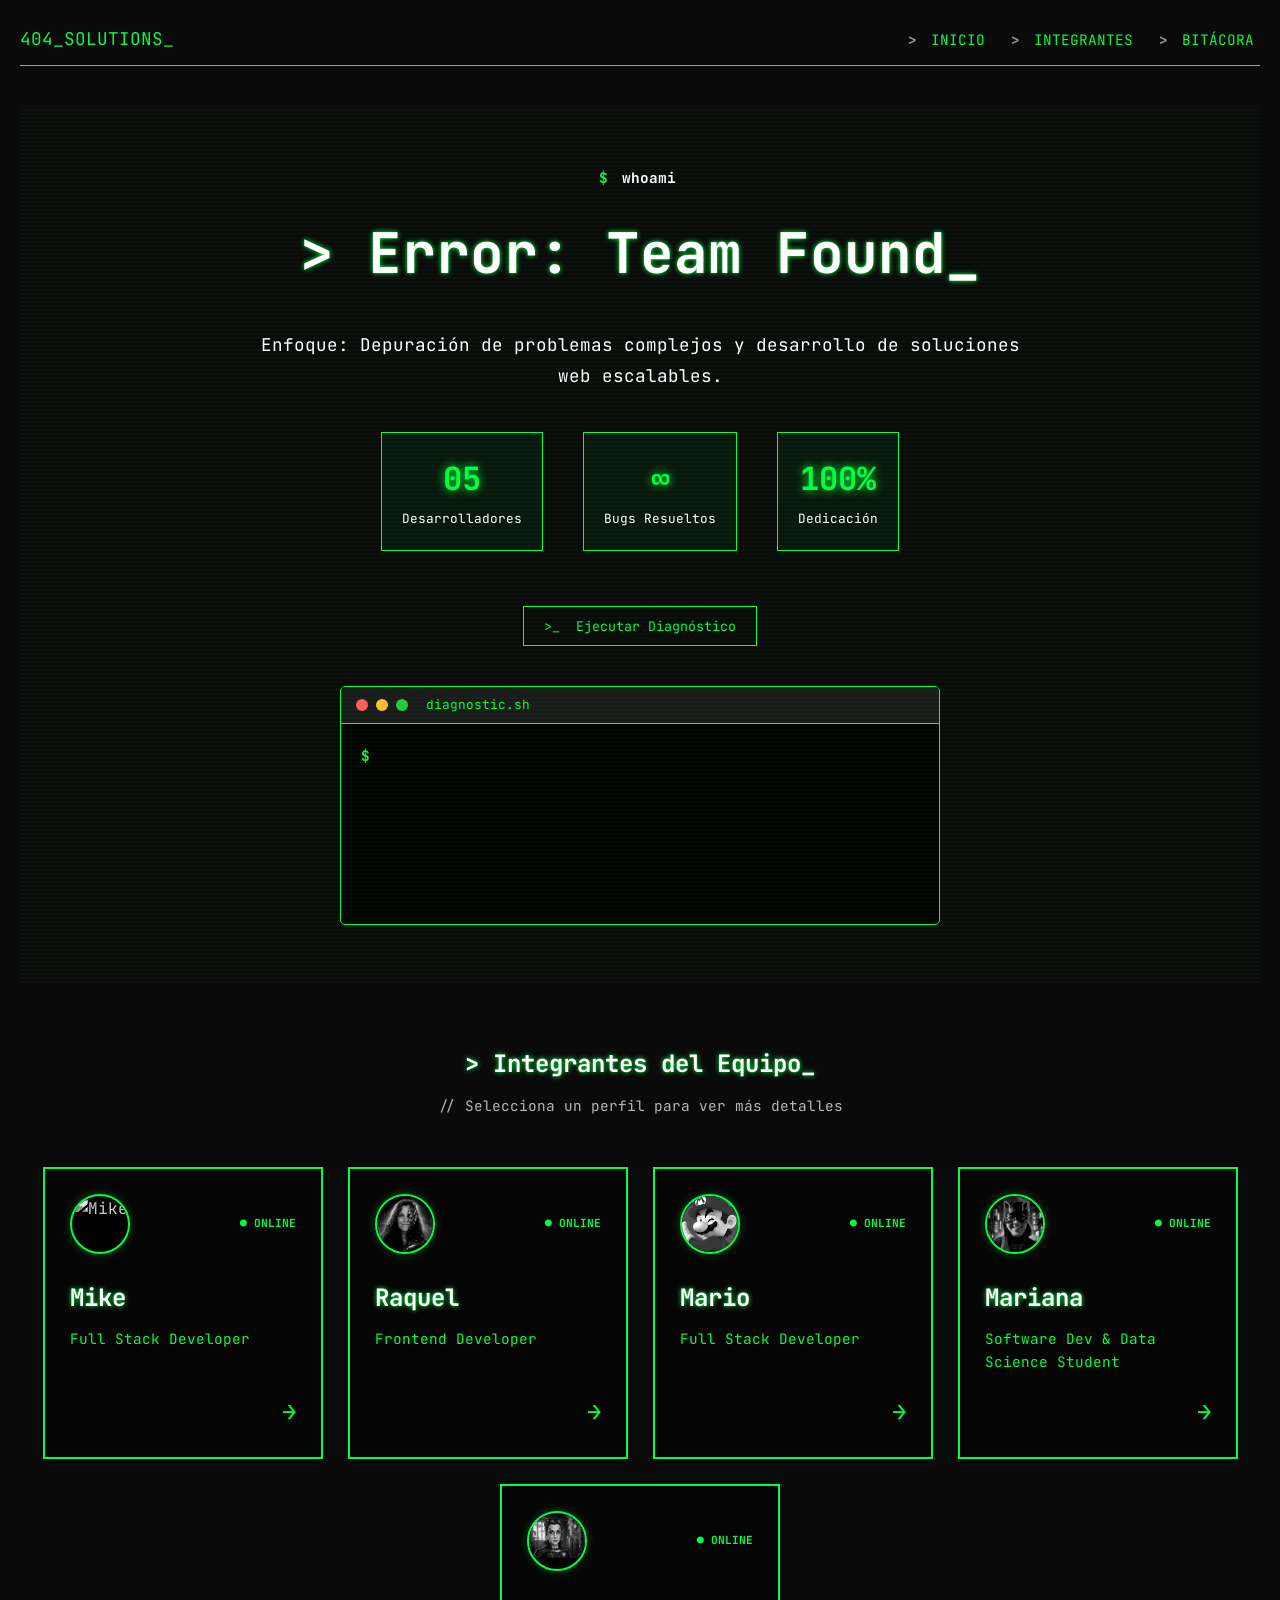
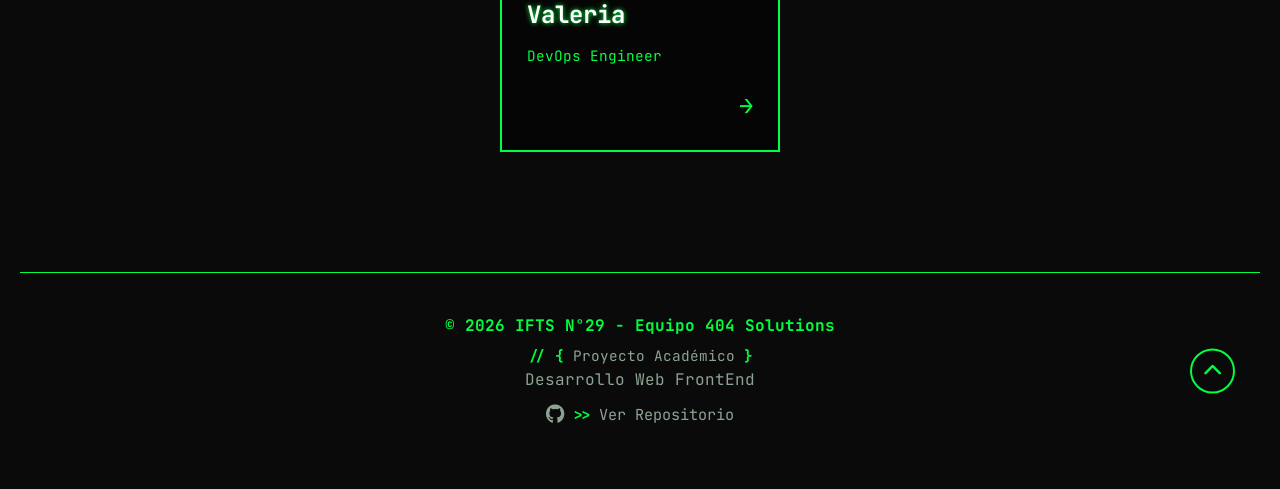
==== commit e5bf746e: "feat: ahora el menu de navegacion es sticky y transparente" ====
--- a/index.html
+++ b/index.html
@@ -111,7 +111,7 @@
                         <span class="card-status">● ONLINE</span>
                     </div>
                     <h3 class="card-name">Mike</h3>
-                    <p class="card-role">Full Stack Dev & Data Science Student</p>
+                    <p class="card-role">Full Stack Developer</p>
                     <div class="card-footer">
                         <span class="card-arrow">→</span>
                     </div>
--- a/css/styles.css
+++ b/css/styles.css
@@ -31,7 +31,11 @@
 
 /* Navegación  */
 header {
+  position:sticky;
+  top:0;
   width: 100%;
+  z-index: 1000;
+  background-color: color-mix(in srgb, var(--bg-color), transparent 20%);  /* transparencia */
 }
 
 .nav-container {
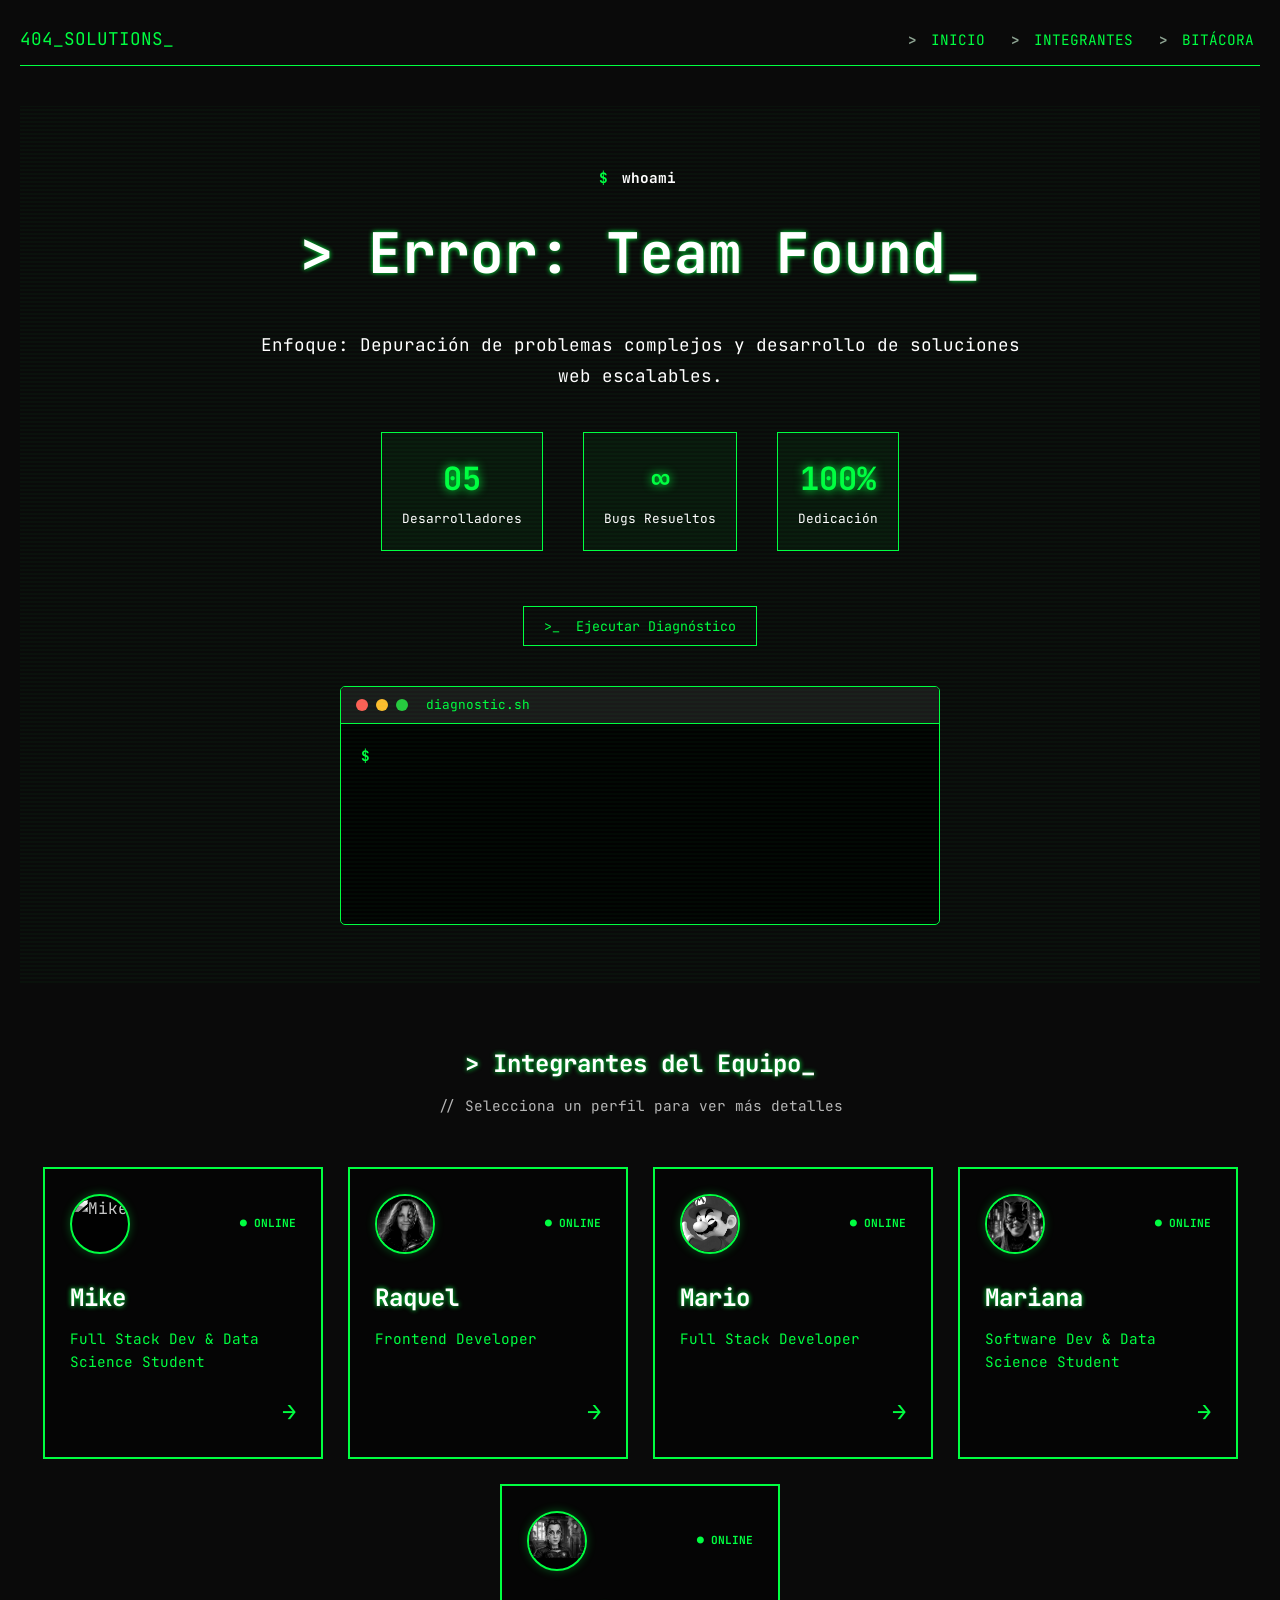
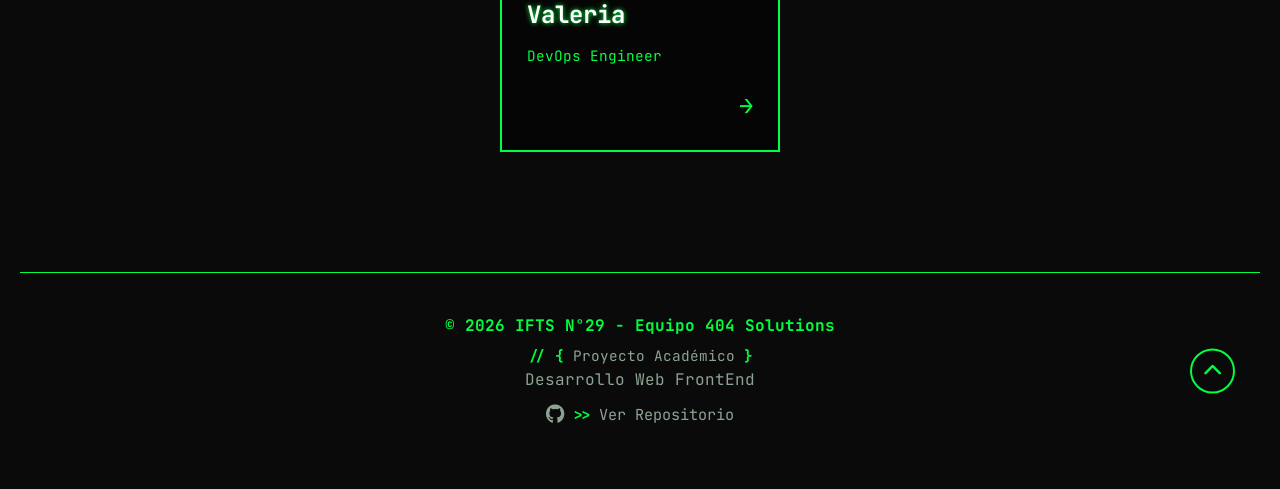
==== commit 29dca948: "Merge branch 'develop' of https://github.com/IFTS29/404_Solutions_TP1_FrontEnd into feature/tarjeta-" ====
--- a/index.html
+++ b/index.html
@@ -111,7 +111,7 @@
                         <span class="card-status">● ONLINE</span>
                     </div>
                     <h3 class="card-name">Mike</h3>
-                    <p class="card-role">Full Stack Developer</p>
+                    <p class="card-role">Full Stack Dev & Data Science Student</p>
                     <div class="card-footer">
                         <span class="card-arrow">→</span>
                     </div>
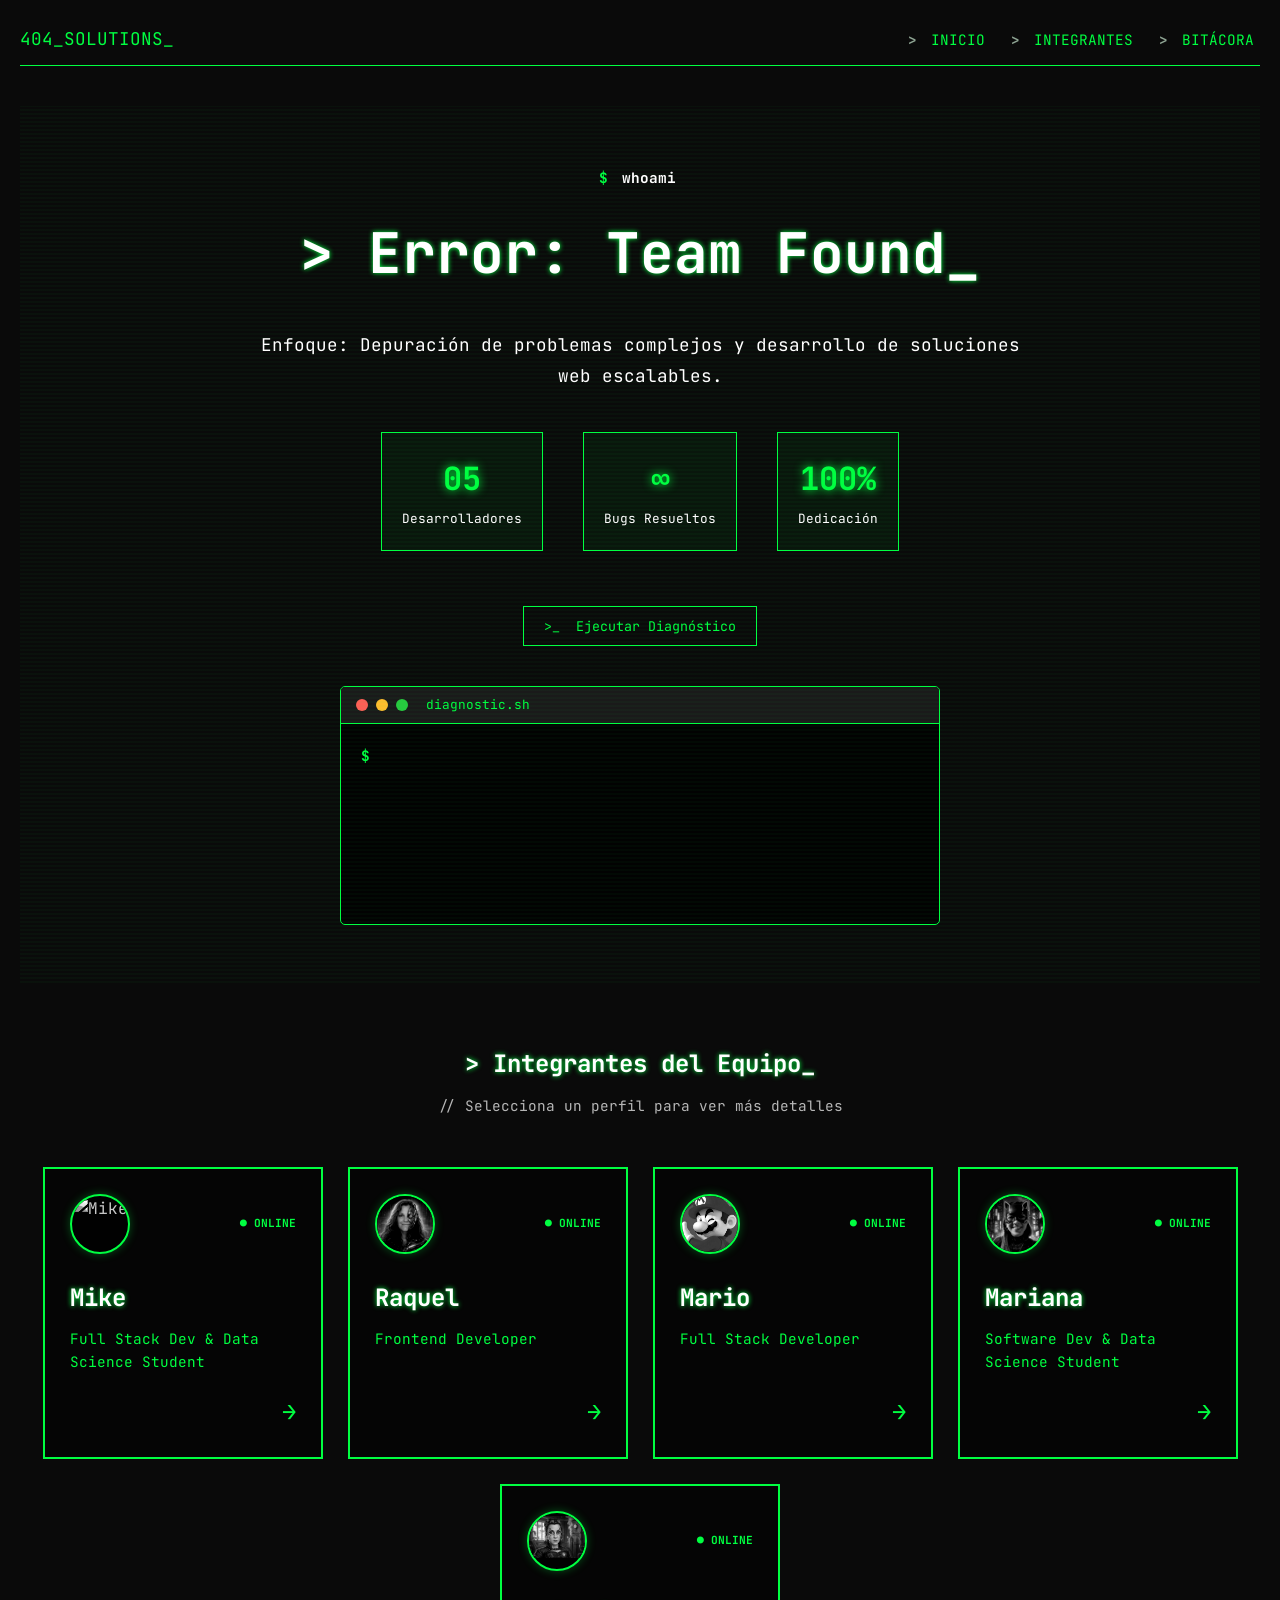
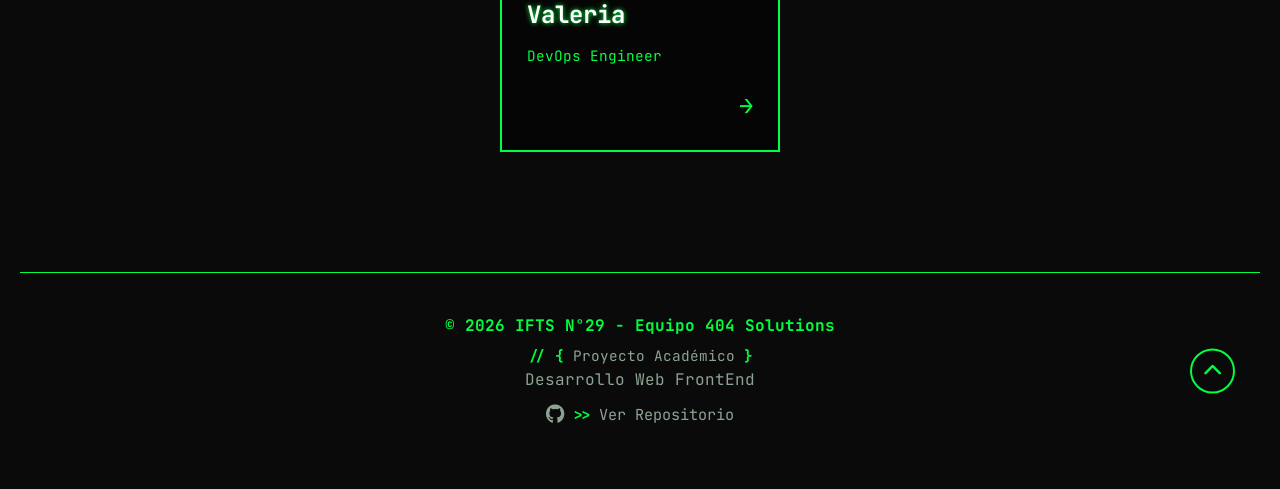
==== commit 063654ae: "Corrijo menu hamburguesa" ====
--- a/index.html
+++ b/index.html
@@ -41,10 +41,10 @@
                     <li><a href="index.html" class="active">Inicio</a></li>
                 </ul>
                 <ul class="nav-links">
-                    <li><a href="#team-list">Integrantes</a></li>
+                    <li><a href="#team-list" class="active">Integrantes</a></li>
                 </ul>
                 <ul class="nav-links">
-                    <li><a href="bitacora.html">Bitácora</a></li>
+                    <li><a href="bitacora.html" class="active">Bitácora</a></li>
                 </ul>
             </nav>
         </div>
--- a/css/styles.css
+++ b/css/styles.css
@@ -31,11 +31,11 @@
 
 /* Navegación  */
 header {
-  position:sticky;
-  top:0;
+  /* position:sticky;
+  top:0; */
   width: 100%;
-  z-index: 1000;
-  background-color: color-mix(in srgb, var(--bg-color), transparent 20%);  /* transparencia */
+  /* z-index: 1000;
+  background-color: color-mix(in srgb, var(--bg-color), transparent 20%); */
 }
 
 .nav-container {
@@ -156,7 +156,7 @@
     right: 0px;
     background-color: var(--bg-color);
     padding: 15px;
-    box-shadow: 0 0 0 200vmax rgba(0, 0, 0, 0.7);
+    box-shadow: 0 0 0 1000vmax rgba(0, 0, 0, 0.7);
   }
 
   .nav.visible {
